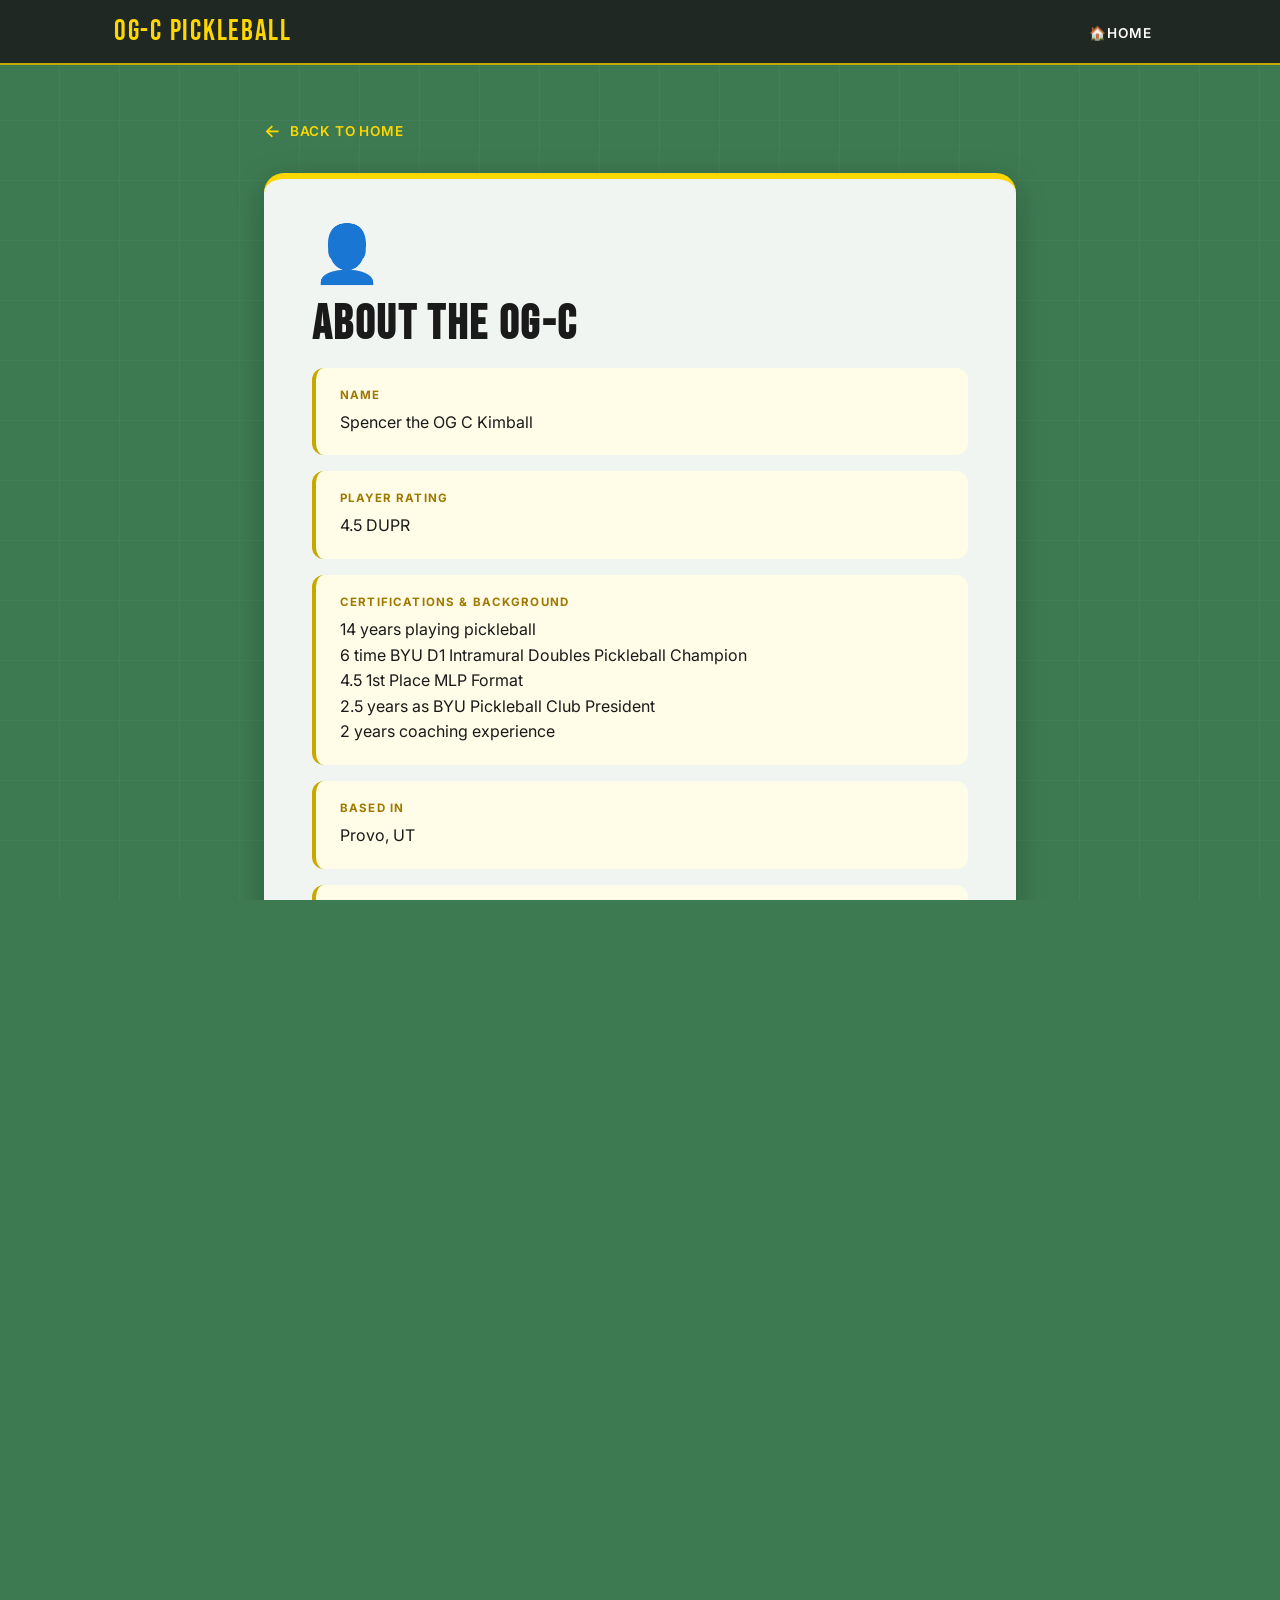
==== about.html @ 3b5b1ae4 "Adding all files for the website." ====
<!DOCTYPE html>
<html lang="en">
<head>
  <meta charset="UTF-8"/>
  <meta name="viewport" content="width=device-width, initial-scale=1.0"/>
  <title>About the OG-C — OG-C Pickleball</title>
  <link rel="stylesheet" href="style.css"/>
</head>
<body class="detail-page">

  <header class="site-header">
    <div class="header-inner">
      <span class="logo-text">OG-C Pickleball</span>
      <nav>
        <a href="index.html" class="nav-link">🏠Home</a>
      </nav>
    </div>
  </header>

  <main class="detail-container">

    <a href="index.html" class="detail-back">Back to Home</a>

    <div class="detail-hero">
      <div class="detail-icon">👤</div>
      <h1 class="detail-title">About the OG-C</h1>
      <!-- <p class="detail-subtitle">
        
      </p> -->

      <div class="info-grid">

        <div class="info-card">
          <div class="info-card-label">Name</div>
          <div class="info-card-value">
            Spencer the OG C Kimball
          </div>
        </div>

        <div class="info-card">
          <div class="info-card-label">Player Rating</div>
          <div class="info-card-value">
            4.5 DUPR
          </div>
        </div>

        <div class="info-card">
          <div class="info-card-label">Certifications & Background</div>
          <div class="info-card-value">
            14 years playing pickleball<br/>
            6 time BYU D1 Intramural Doubles Pickleball Champion<br/>
            4.5 1st Place MLP Format<br/>
            2.5 years as BYU Pickleball Club President<br/>
            2 years coaching experience<br/>
          </div>
        </div>

        <div class="info-card">
          <div class="info-card-label">Based In</div>
          <div class="info-card-value">
            Provo, UT
          </div>
        </div>

        <div class="info-card">
          <div class="info-card-label">Contact</div>
          <div class="info-card-value">
            spencercowleykimball@gmail.com<br/>
            (208) 206-6884
          </div>
        </div>

      </div>
    </div>

    <!-- Personal story -->
    <div class="detail-section">
      <h2 class="section-heading">My Story</h2>
      <p class="section-text">
        Started pickleball at 14 when my family moved to St. George UT (a huge hub for pb).
        Got more into pickleball at 22 when I started working for Club Pickleball USA in Orem, UT.
        
        
      </p>
    </div>

    <!-- Philosophy -->
    <div class="detail-section">
      <h2 class="section-heading">My Philosophy</h2>
      <p class="section-text">
        Improving at pickleball is rewarding. Let me help you feel it.
        
      </p>
    </div>

    <!-- Achievements / highlights -->
    <div class="detail-section">
      <h2 class="section-heading">Highlights</h2>
      <div class="carousel">
        <div class="carousel-container">
          <img src="podium_mlp_2.jpg" alt="Highlight 4" class="carousel-image active"/>
          <img src="podium_mlp.jpg" alt="Highlight 5" class="carousel-image"/>
          <img src="podium_dad.jpg" alt="Highlight 1" class="carousel-image"/>
          <img src="podium_halloween.jpg" alt="Highlight 2" class="carousel-image"/>
          <img src="podium_mapleton.JPEG" alt="Highlight 3" class="carousel-image"/>
          <img src="shirt_design.jpg" alt="Highlight 6" class="carousel-image"/>
          <img src="club_presidency.jpg" alt="Highlight 7" class="carousel-image"/>
        </div>
        <button class="carousel-btn carousel-prev" aria-label="Previous image">❮</button>
        <button class="carousel-btn carousel-next" aria-label="Next image">❯</button>
        <div class="carousel-dots">
          <span class="dot active" data-index="0"></span>
          <span class="dot" data-index="1"></span>
          <span class="dot" data-index="2"></span>
          <span class="dot" data-index="3"></span>
          <span class="dot" data-index="4"></span>
          <span class="dot" data-index="5"></span>
          <span class="dot" data-index="6"></span>
        </div>
      </div>
    </div>

    <div class="cta-strip">
      <div>
        <div class="cta-strip-text">Let's play.</div>
        <div class="cta-strip-sub">
          <!-- EDIT -->
          [Reach out — always looking for good competition and good people]
        </div>
      </div>
      <a href="mailto:spencercowleykimball@gmail.com" class="cta-button">Get in Touch</a>
    </div>

  </main>

  <script src="main.js"></script>
</body>
</html>
---- style.css ----
/* =============================================
   OG-C PICKLEBALL — MAIN STYLESHEET
   ============================================= */

@import url('https://fonts.googleapis.com/css2?family=Bebas+Neue&family=Inter:wght@400;500;600;700&display=swap');

/* ---- RESET & BASE ---- */
*, *::before, *::after {
  box-sizing: border-box;
  margin: 0;
  padding: 0;
}

:root {
  --yellow: #FFD700;
  --yellow-dark: #C8A800;
  --yellow-deep: #A07800;
  --court-green: #3D7A52;
  --court-green-light: #4E9B68;
  --white: #FFFFFF;
  --off-white: #FFFDE7;
  --charcoal: #1A1A1A;
  --card-bg: rgba(255, 255, 255, 0.92);
  --card-shadow: 0 8px 32px rgba(0,0,0,0.22);
  --font-display: 'Bebas Neue', sans-serif;
  --font-body: 'Inter', sans-serif;
}

html, body {
  height: 100%;
  overflow-x: hidden;
  background: var(--court-green);
  color: var(--charcoal);
  font-family: var(--font-body);
}

/* ---- HEADER ---- */
.site-header {
  position: fixed;
  top: 0;
  left: 0;
  right: 0;
  z-index: 100;
  background: rgba(26, 26, 26, 0.85);
  backdrop-filter: blur(10px);
  border-bottom: 2px solid var(--yellow-dark);
}

.header-inner {
  max-width: 1100px;
  margin: 0 auto;
  padding: 14px 24px;
  display: flex;
  align-items: center;
  justify-content: space-between;
}

.logo-text {
  font-family: var(--font-display);
  font-size: 1.8rem;
  letter-spacing: 0.06em;
  color: var(--yellow);
}

.nav-link {
  font-family: var(--font-body);
  font-weight: 600;
  font-size: 0.85rem;
  letter-spacing: 0.08em;
  text-transform: uppercase;
  color: var(--white);
  text-decoration: none;
  padding: 6px 14px;
  border-radius: 4px;
  transition: background 0.2s;
}

.nav-link:hover, .nav-link.active {
  background: var(--yellow);
  color: var(--charcoal);
}

/* ---- HERO / MAIN ---- */
.hero {
  min-height: 100vh;
  display: flex;
  flex-direction: column;
  align-items: center;
  justify-content: center;
  padding-top: 70px;
  position: relative;
  overflow: hidden;
  /* Court texture subtle lines */
  background:
    repeating-linear-gradient(
      0deg,
      transparent,
      transparent 59px,
      rgba(255,255,255,0.06) 60px
    ),
    repeating-linear-gradient(
      90deg,
      transparent,
      transparent 59px,
      rgba(255,255,255,0.06) 60px
    ),
    var(--court-green);
}

/* ---- BALL WRAPPER ---- */
.ball-wrapper {
  position: relative;
  width: min(88vw, 620px);
  height: min(88vw, 620px);
}

/* ---- ROTATING PICKLEBALL ---- */
.pickleball-bg {
  position: absolute;
  inset: 0;
  border-radius: 50%;
  background: radial-gradient(circle at 35% 35%, #FFE44D, #FFD700 50%, #C8A800 100%);
  box-shadow:
    0 0 0 10px rgba(200, 168, 0, 0.3),
    0 20px 80px rgba(0,0,0,0.45),
    inset 0 -10px 40px rgba(160, 120, 0, 0.4);
  animation: spinBall 12s linear infinite;
  overflow: hidden;
}

.ball-svg {
  width: 100%;
  height: 100%;
}

@keyframes spinBall {
  from { transform: rotate(0deg); }
  to   { transform: rotate(360deg); }
}

/* ---- CARDS LAYER (does NOT rotate) ---- */
.cards-layer {
  position: absolute;
  inset: 0;
  border-radius: 50%;
  overflow: hidden;
}

/* ---- CARD CIRCLES ---- */
.card-circle {
  position: absolute;
  border-radius: 50%;
  background: var(--card-bg);
  border: 3px solid var(--yellow-dark);
  text-decoration: none;
  display: flex;
  align-items: center;
  justify-content: center;
  text-align: center;
  transition: transform 0.25s cubic-bezier(.34,1.56,.64,1), box-shadow 0.25s, background 0.2s;
  box-shadow: var(--card-shadow);
  cursor: pointer;
  /* size */
  width: 30%;
  height: 30%;
}

.card-circle:hover {
  transform: scale(1.1);
  background: var(--yellow);
  box-shadow: 0 12px 40px rgba(0,0,0,0.35);
  border-color: var(--charcoal);
  z-index: 10;
}

.card-inner {
  display: flex;
  flex-direction: column;
  align-items: center;
  gap: 5px;
  padding: 6px;
}

.card-icon {
  font-size: clamp(1.2rem, 3vw, 1.8rem);
  line-height: 1;
}

.card-label {
  font-family: var(--font-body);
  font-weight: 700;
  font-size: clamp(0.48rem, 1.4vw, 0.72rem);
  letter-spacing: 0.02em;
  line-height: 1.25;
  text-transform: uppercase;
  color: var(--charcoal);
}

.card-circle:hover .card-label {
  color: var(--charcoal);
}

/* ---- CARD POSITIONS (clock positions within ball) ---- */
/* card-1: Coaching 1-on-1 */
.card-1 {
  bottom: 22%;
  left: 10%;
  transform: translateX(-50%);
}
.card-1:hover { transform: translateX(-50%) scale(1.1); }

/* card-2: Drilling with ball machine */
.card-2 {
  top: 15%;
  left: 15%;
}

/* card-3: Regular doubles game*/
.card-3 {
  top: 15%;
  right: 15%;
}

/* card-4: Regular singles games */
.card-4 {
  bottom: 22%;
  right: 10%;
}

/* card-5: About the OG-C */
.card-5 {
  top: 70%;
  left: 37%;
  transform: translate(-50%, -50%);
  width: 26%;
  height: 26%;
  background: rgba(26,26,26,0.88);
  border-color: var(--yellow);
}
.card-5 .card-label { color: var(--yellow); }
.card-5 .card-icon  { font-size: clamp(1rem, 2.5vw, 1.5rem); }
.card-5:hover {
  transform: translate(-50%, -50%) scale(1.1);
  background: var(--yellow);
  border-color: var(--charcoal);
}
.card-5:hover .card-label { color: var(--charcoal); }

/* card-6: upper-left (~10 o'clock) */
.card-2-left {
  top: 24%;
  left: 5%;
}

/* ---- HERO TAGLINE ---- */
.hero-tagline {
  margin-top: 32px;
  text-align: center;
  color: var(--off-white);
}

.hero-tagline h1 {
  font-family: var(--font-display);
  font-size: clamp(2rem, 5vw, 3.2rem);
  letter-spacing: 0.06em;
  color: var(--yellow);
  text-shadow: 0 2px 12px rgba(0,0,0,0.4);
}

.hero-tagline p {
  font-size: 1rem;
  font-weight: 500;
  letter-spacing: 0.05em;
  opacity: 0.8;
  margin-top: 6px;
}

/* =============================================
   DETAIL PAGE STYLES
   ============================================= */

.detail-page {
  min-height: 100vh;
  background:
    repeating-linear-gradient(0deg, transparent, transparent 59px, rgba(255,255,255,0.06) 60px),
    repeating-linear-gradient(90deg, transparent, transparent 59px, rgba(255,255,255,0.06) 60px),
    var(--court-green);
  padding-top: 80px;
}

.detail-container {
  max-width: 800px;
  margin: 0 auto;
  padding: 40px 24px 80px;
}

.detail-back {
  display: inline-flex;
  align-items: center;
  gap: 8px;
  font-size: 0.85rem;
  font-weight: 600;
  letter-spacing: 0.06em;
  text-transform: uppercase;
  text-decoration: none;
  color: var(--yellow);
  margin-bottom: 32px;
  transition: opacity 0.2s;
}

.detail-back:hover { opacity: 0.7; }
.detail-back::before { content: '←'; font-size: 1.1rem; }

.detail-hero {
  background: var(--card-bg);
  border-radius: 20px;
  padding: 40px 48px;
  box-shadow: var(--card-shadow);
  border-top: 6px solid var(--yellow);
  margin-bottom: 28px;
}

.detail-icon {
  font-size: 3.5rem;
  margin-bottom: 12px;
}

.detail-title {
  font-family: var(--font-display);
  font-size: clamp(2rem, 6vw, 3rem);
  letter-spacing: 0.05em;
  color: var(--charcoal);
  line-height: 1.1;
  margin-bottom: 16px;
}

.detail-subtitle {
  font-size: 1.05rem;
  color: #555;
  line-height: 1.6;
  margin-bottom: 28px;
}

/* ---- EDITABLE FIELDS ---- */
.info-grid {
  display: grid;
  gap: 16px;
}

.info-card {
  background: var(--off-white);
  border-radius: 12px;
  padding: 20px 24px;
  border-left: 4px solid var(--yellow-dark);
}

.info-card-label {
  font-size: 0.72rem;
  font-weight: 700;
  letter-spacing: 0.1em;
  text-transform: uppercase;
  color: var(--yellow-deep);
  margin-bottom: 8px;
}

.info-card-value {
  font-size: 1rem;
  color: var(--charcoal);
  line-height: 1.6;
  min-height: 1.6em;
  /* Placeholder style — replace with your own content */
}

.info-card-value.placeholder {
  color: #aaa;
  font-style: italic;
}

/* ---- DETAIL SECTIONS ---- */
.detail-section {
  background: var(--card-bg);
  border-radius: 16px;
  padding: 32px 40px;
  box-shadow: 0 4px 20px rgba(0,0,0,0.12);
  margin-bottom: 20px;
}

.section-heading {
  font-family: var(--font-display);
  font-size: 1.5rem;
  letter-spacing: 0.05em;
  color: var(--charcoal);
  margin-bottom: 16px;
  padding-bottom: 10px;
  border-bottom: 2px solid var(--yellow-dark);
}

.section-text {
  font-size: 0.98rem;
  color: #444;
  line-height: 1.7;
}

.section-text.placeholder {
  color: #bbb;
  font-style: italic;
}

/* ---- CONTACT / CTA STRIP ---- */
.cta-strip {
  background: linear-gradient(135deg, #1A1A1A, #2d2d2d);
  border-radius: 16px;
  padding: 28px 36px;
  display: flex;
  align-items: center;
  justify-content: space-between;
  gap: 20px;
  flex-wrap: wrap;
}

.cta-strip-text {
  color: var(--white);
  font-size: 1rem;
  font-weight: 600;
}

.cta-strip-sub {
  color: rgba(255,255,255,0.6);
  font-size: 0.85rem;
  margin-top: 4px;
}

.cta-button {
  display: inline-block;
  background: var(--yellow);
  color: var(--charcoal);
  font-family: var(--font-body);
  font-weight: 700;
  font-size: 0.9rem;
  letter-spacing: 0.06em;
  text-transform: uppercase;
  text-decoration: none;
  padding: 12px 28px;
  border-radius: 8px;
  transition: background 0.2s, transform 0.15s;
  white-space: nowrap;
}

.cta-button:hover {
  background: var(--yellow-dark);
  transform: translateY(-1px);
}

/* ---- CAROUSEL ---- */
.carousel {
  position: relative;
  width: 100%;
  max-width: 600px;
  margin: 0 auto;
}

.carousel-container {
  position: relative;
  width: 100%;
  aspect-ratio: 3 / 2;
  border-radius: 12px;
  overflow: hidden;
  background: var(--off-white);
}

.carousel-image {
  position: absolute;
  width: 100%;
  height: 100%;
  object-fit: cover;
  opacity: 0;
  transition: opacity 0.4s ease-in-out;
}

.carousel-image.active {
  opacity: 1;
}

.carousel-btn {
  position: absolute;
  top: 50%;
  transform: translateY(-50%);
  background: rgba(26, 26, 26, 0.7);
  color: var(--yellow);
  border: none;
  width: 44px;
  height: 44px;
  border-radius: 50%;
  font-size: 1.4rem;
  cursor: pointer;
  display: flex;
  align-items: center;
  justify-content: center;
  transition: background 0.2s;
  z-index: 10;
}

.carousel-btn:hover {
  background: rgba(26, 26, 26, 0.9);
}

.carousel-prev {
  left: 12px;
}

.carousel-next {
  right: 12px;
}

.carousel-dots {
  display: flex;
  justify-content: center;
  gap: 8px;
  margin-top: 16px;
}

.dot {
  width: 10px;
  height: 10px;
  border-radius: 50%;
  background: rgba(26, 26, 26, 0.3);
  cursor: pointer;
  transition: background 0.3s, transform 0.2s;
}

.dot:hover {
  background: rgba(26, 26, 26, 0.6);
  transform: scale(1.2);
}

.dot.active {
  background: var(--yellow-dark);
  transform: scale(1.3);
}

/* ---- RESPONSIVE ---- */
@media (max-width: 600px) {
  .detail-hero { padding: 28px 24px; }
  .detail-section { padding: 24px 20px; }
  .cta-strip { flex-direction: column; align-items: flex-start; }
  .card-circle { width: 32%; height: 32%; }
}

@media (prefers-reduced-motion: reduce) {
  .pickleball-bg { animation: none; }
  .card-circle { transition: none; }
}
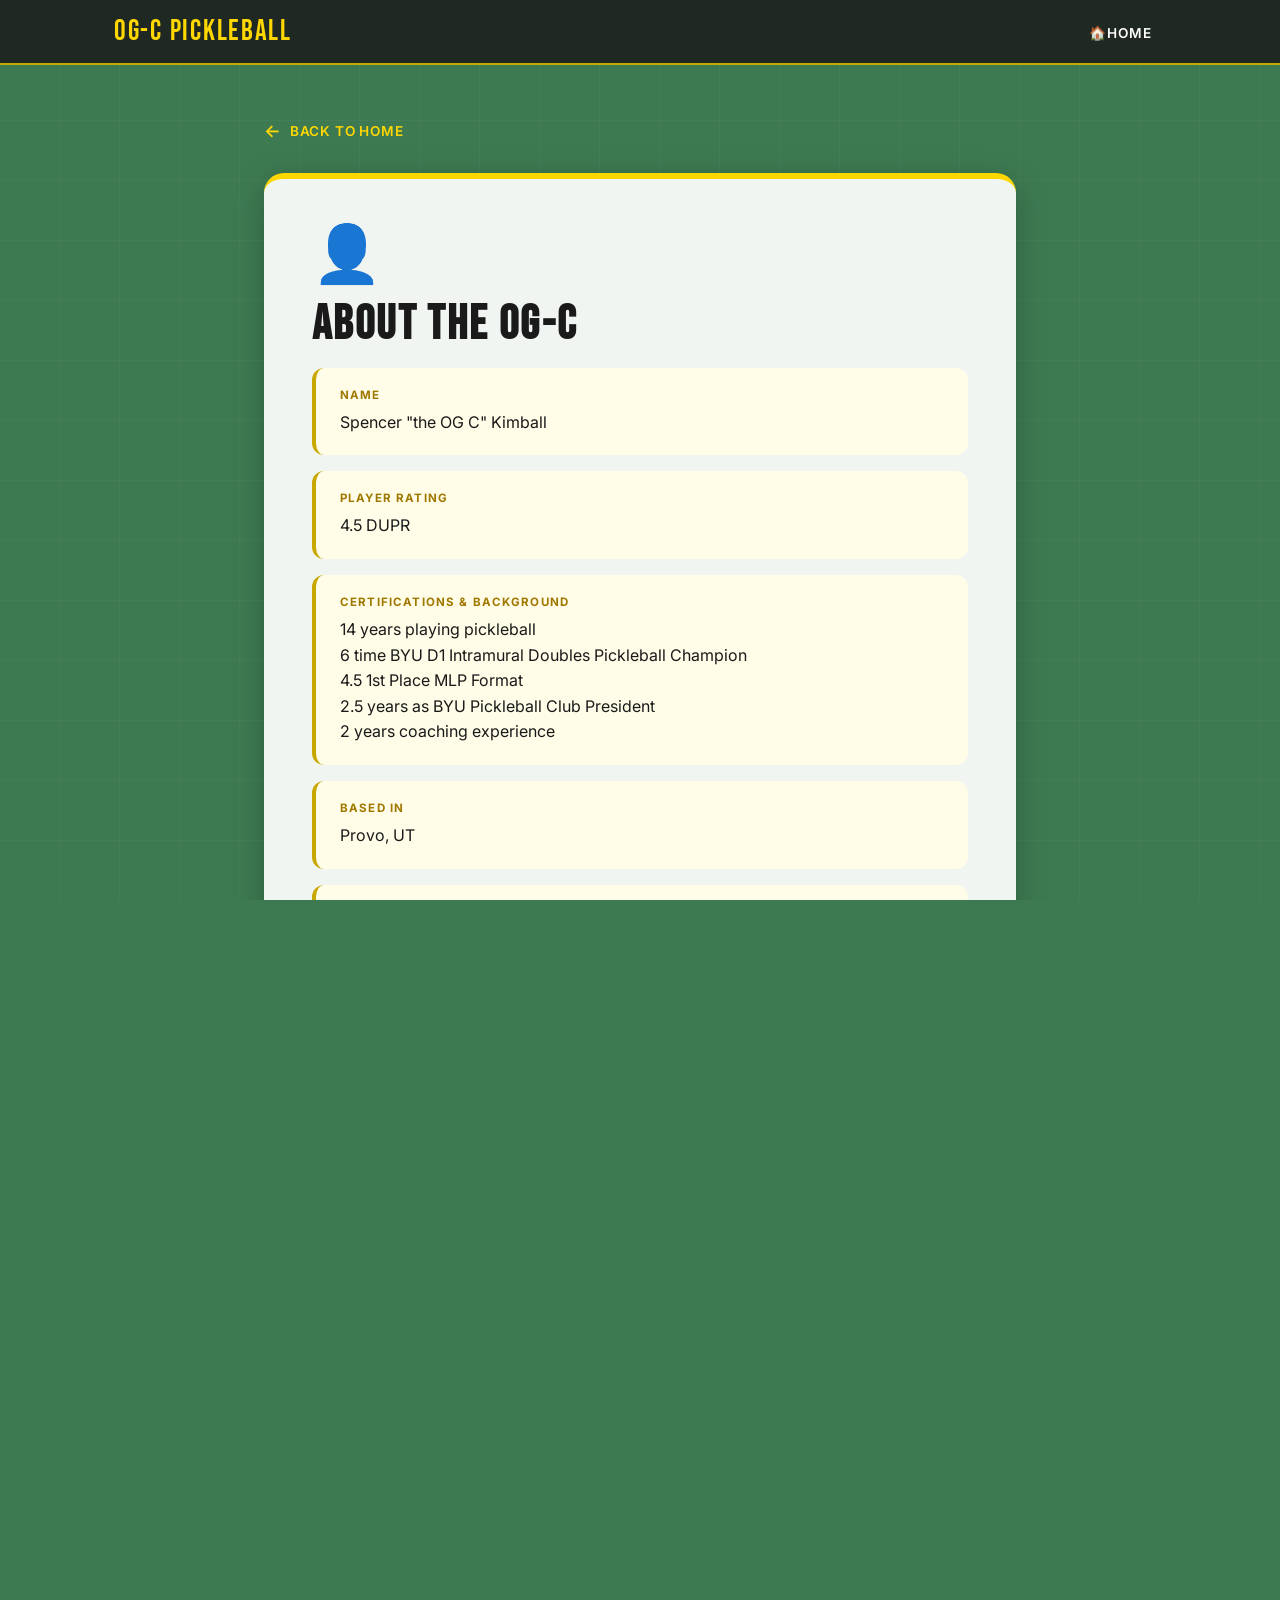
==== commit a9d55284: "Added google calendar reservation link" ====
--- a/about.html
+++ b/about.html
@@ -33,7 +33,7 @@
         <div class="info-card">
           <div class="info-card-label">Name</div>
           <div class="info-card-value">
-            Spencer the OG C Kimball
+            Spencer "the OG C" Kimball
           </div>
         </div>
 
@@ -77,8 +77,10 @@
     <div class="detail-section">
       <h2 class="section-heading">My Story</h2>
       <p class="section-text">
-        Started pickleball at 14 when my family moved to St. George UT (a huge hub for pb).
-        Got more into pickleball at 22 when I started working for Club Pickleball USA in Orem, UT.
+        My name is Spencer Kimball. There is already a Spencer "W" Kimball with a big name and even bigger shoes to fill. I am the Original Spencer "C" Kimball. Therefore, I have created my own nickname of "The OG C". <br>
+        <br>
+        I started pickleball at 14 when my family moved to St. George UT (a huge hub for pb). <br>
+        I got super into pickleball at 22 when I started working for CPUSA in Orem, UT.
         
         
       </p>
@@ -128,7 +130,7 @@
           [Reach out — always looking for good competition and good people]
         </div>
       </div>
-      <a href="mailto:spencercowleykimball@gmail.com" class="cta-button">Get in Touch</a>
+      <a href="https://calendar.app.google/5i2qSJijs8Uye94MA" class="cta-button">Get in Touch</a>
     </div>
 
   </main>
--- a/style.css
+++ b/style.css
@@ -189,7 +189,7 @@
 .card-label {
   font-family: var(--font-body);
   font-weight: 700;
-  font-size: clamp(0.48rem, 1.4vw, 0.72rem);
+  font-size: clamp(.9rem, 1.4vw, 0.72rem);
   letter-spacing: 0.02em;
   line-height: 1.25;
   text-transform: uppercase;
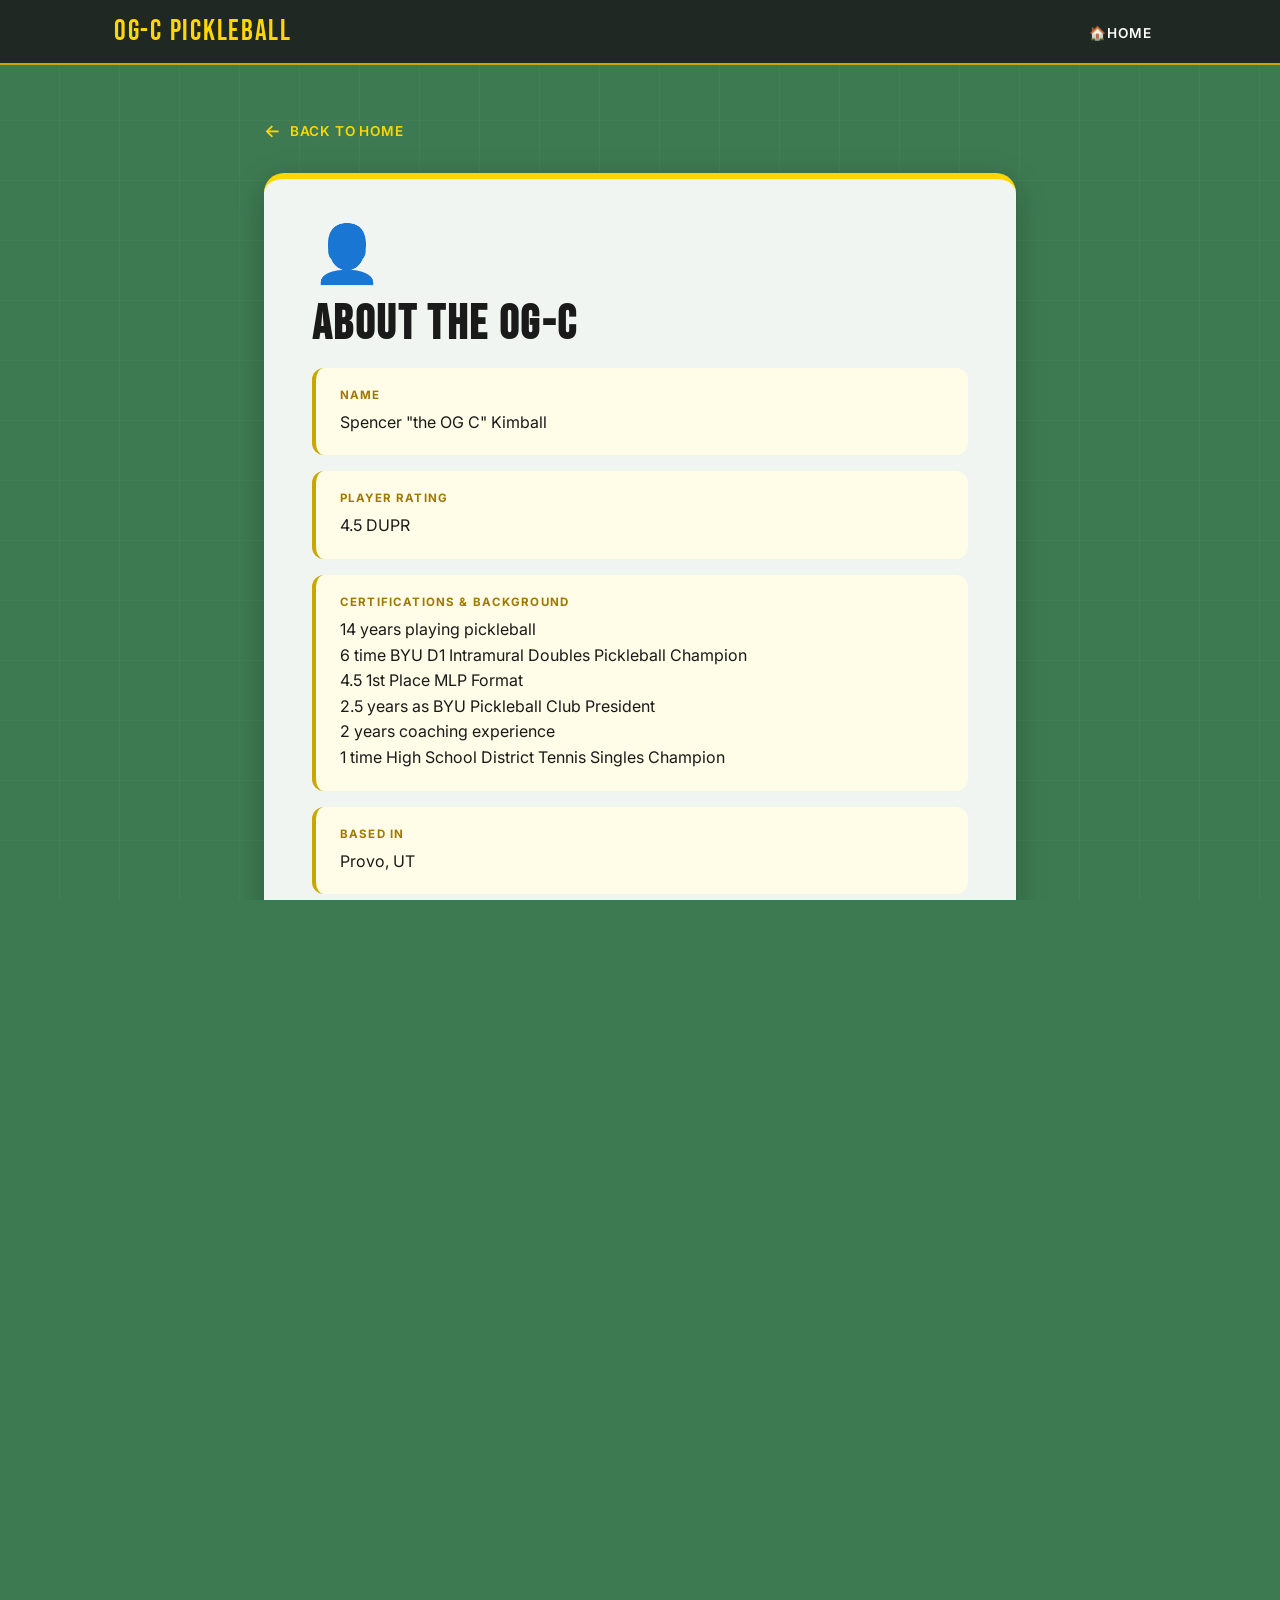
==== commit 58e065c0: "Refining some of the pages" ====
--- a/about.html
+++ b/about.html
@@ -52,6 +52,7 @@
             4.5 1st Place MLP Format<br/>
             2.5 years as BYU Pickleball Club President<br/>
             2 years coaching experience<br/>
+            1 time High School District Tennis Singles Champion
           </div>
         </div>
 
@@ -105,7 +106,7 @@
           <img src="podium_dad.jpg" alt="Highlight 1" class="carousel-image"/>
           <img src="podium_halloween.jpg" alt="Highlight 2" class="carousel-image"/>
           <img src="podium_mapleton.JPEG" alt="Highlight 3" class="carousel-image"/>
-          <img src="shirt_design.jpg" alt="Highlight 6" class="carousel-image"/>
+          <img src="shirt_design4.jpg" alt="Highlight 6" class="carousel-image"/>
           <img src="club_presidency.jpg" alt="Highlight 7" class="carousel-image"/>
         </div>
         <button class="carousel-btn carousel-prev" aria-label="Previous image">❮</button>
@@ -124,13 +125,13 @@
 
     <div class="cta-strip">
       <div>
-        <div class="cta-strip-text">Let's play.</div>
+        <div class="cta-strip-text">Ready? Let's go.</div>
         <div class="cta-strip-sub">
-          <!-- EDIT -->
-          [Reach out — always looking for good competition and good people]
+
+          
         </div>
       </div>
-      <a href="https://calendar.app.google/5i2qSJijs8Uye94MA" class="cta-button">Get in Touch</a>
+      <a href="https://calendar.app.google/5i2qSJijs8Uye94MA" target="_blank" class="cta-button">Get in Touch</a>
     </div>
 
   </main>
